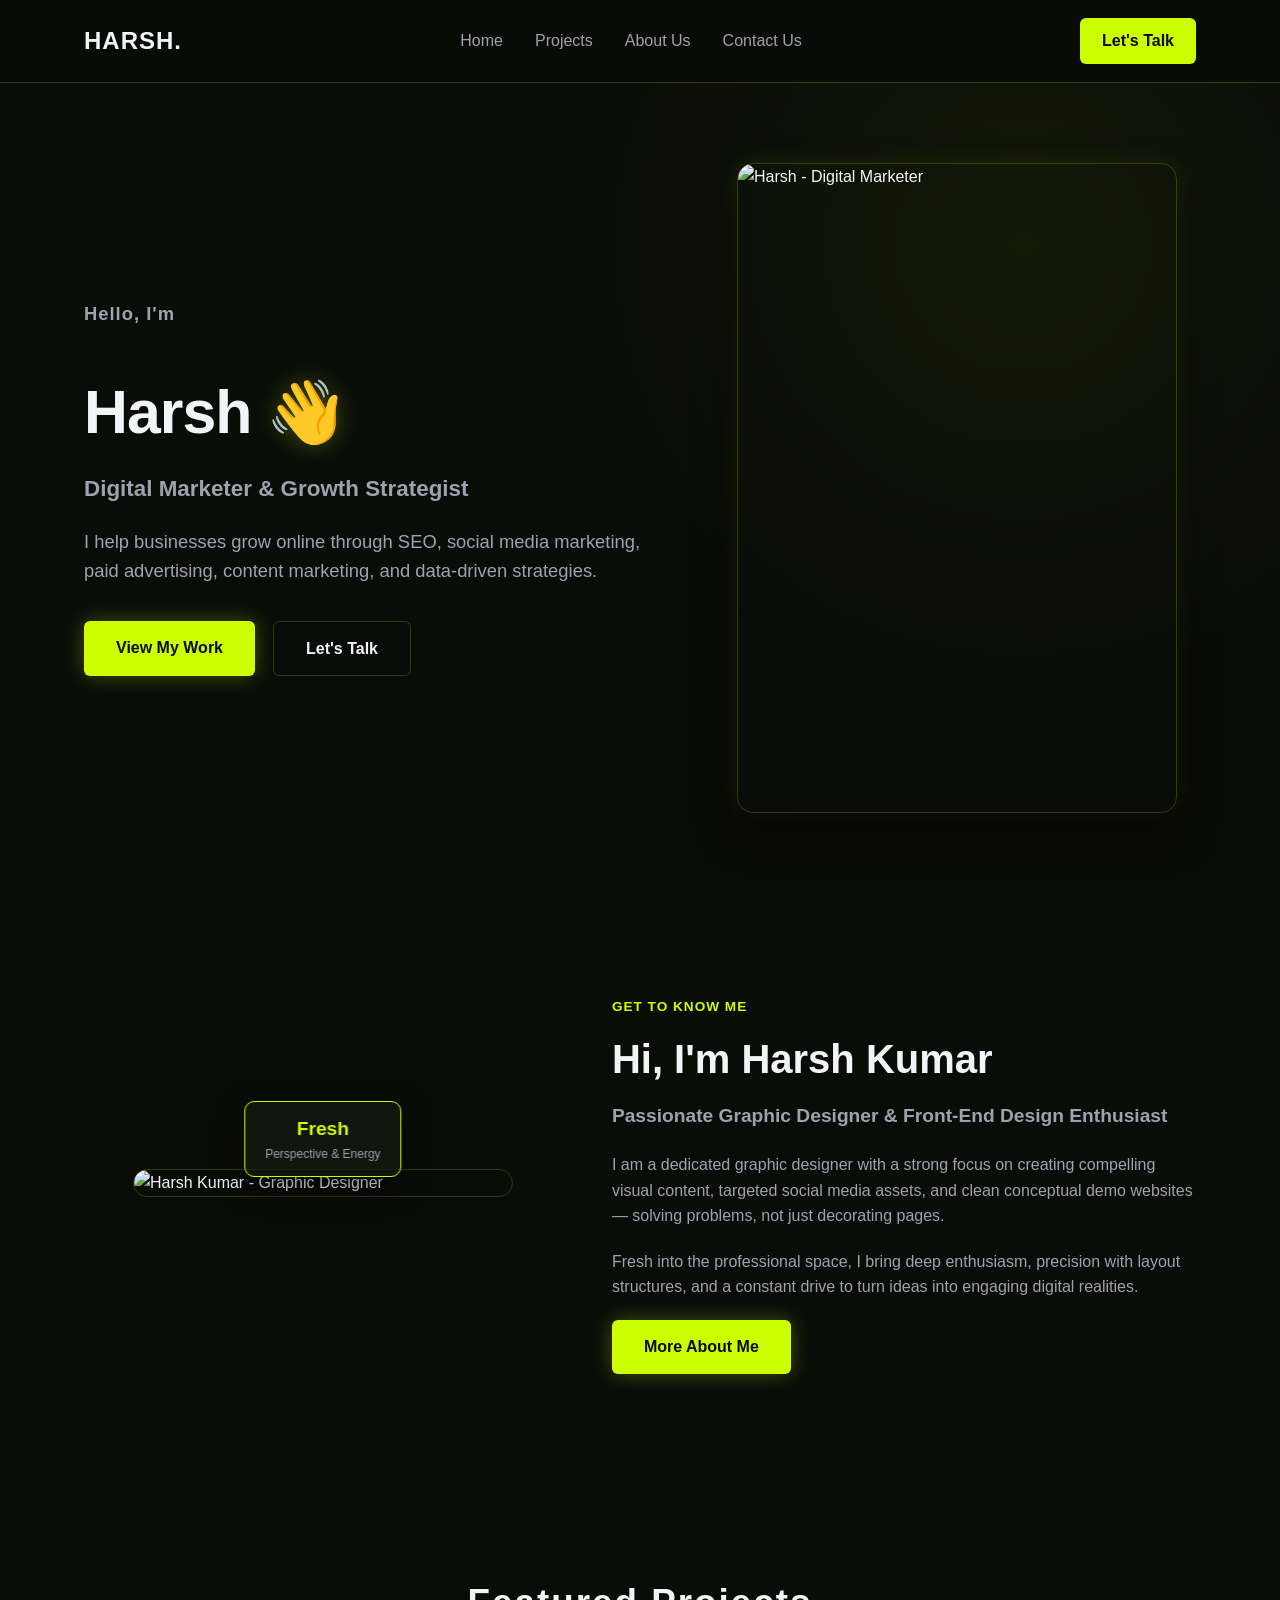
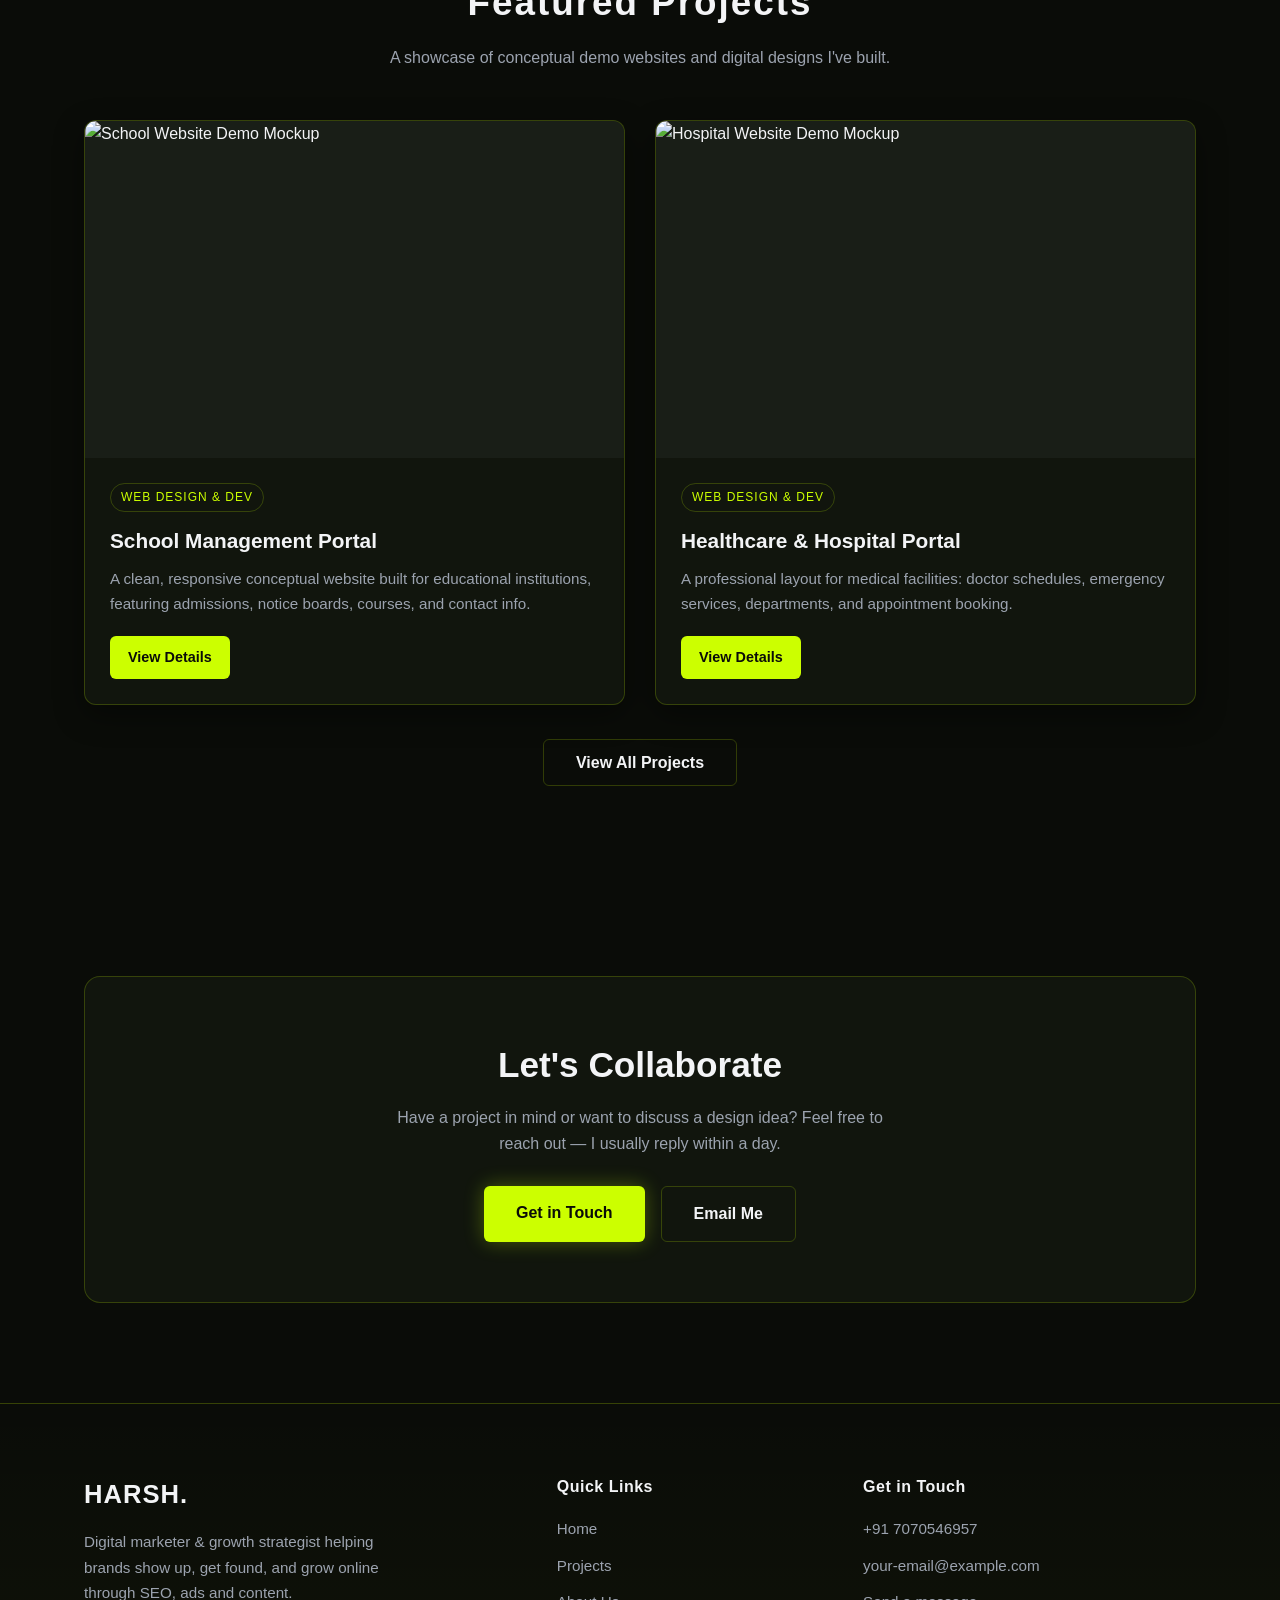
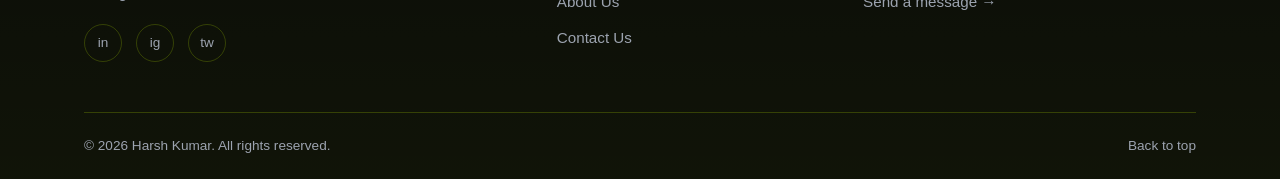
==== index.html @ 4e3a9562 "Add files via upload" ====
<!DOCTYPE html>
<html lang="en">
<head>
    <meta charset="UTF-8" />
    <meta name="viewport" content="width=device-width, initial-scale=1.0" />
    <title>Harsh | Digital Marketer</title>
    <meta name="description" content="Harsh is a digital marketer specializing in SEO, social media marketing, Google Ads and content marketing." />
    <meta name="author" content="Harsh" />
    <meta name="robots" content="index, follow" />
    <link rel="stylesheet" href="style.css" />
</head>
<body>

    <!-- Header Section -->
    <header>
        <nav>
            <div class="logo">
                <a href="Home.html">HARSH.</a>
            </div>
            <ul class="nav-links">
                <li><a href="Home.html">Home</a></li>
                <li><a href="project.html">Projects</a></li>
                <li><a href="About.html">About Us</a></li>
                <li><a href="Contact.html">Contact Us</a></li>
            </ul>
            <a href="Contact.html" class="header-btn">Let's Talk</a>
        </nav>
    </header>

    <!-- Hero Section -->
    <section class="hero-section" id="home">
        <div class="container">
            <div class="hero-grid">
                <div class="hero-content">
                    <p class="hero-greeting">Hello, I'm</p>
                    <h1>Harsh <span>👋</span></h1>
                    <h2>Digital Marketer &amp; Growth Strategist</h2>
                    <p class="hero-description">
                        I help businesses grow online through SEO, social media marketing,
                        paid advertising, content marketing, and data-driven strategies.
                    </p>
                    <div class="hero-buttons">
                        <a href="#projects" class="btn primary-btn">View My Work</a>
                        <a href="#contact" class="btn secondary-btn">Let's Talk</a>
                    </div>
                </div>
                <div class="hero-img-wrapper">
                    <img src="assets/harsh-profile.jpg" alt="Harsh - Digital Marketer" width="500" height="650">
                </div>
            </div>
        </div>
    </section>

    <!-- About Preview Section -->
    <section id="about" class="preview-section about-section">
        <div class="container">
            <div class="about-preview-grid">
                <div class="about-img-wrapper">
                    <img src="assets/harsh-profile.jpg" alt="Harsh Kumar - Graphic Designer">
                    <div class="experience-badge">
                        <span class="badge-number">Fresh</span>
                        <span class="badge-text">Perspective &amp; Energy</span>
                    </div>
                </div>
                <div class="about-content">
                    <span class="section-tag">Get to Know Me</span>
                    <h2>Hi, I'm Harsh Kumar</h2>
                    <h3>Passionate Graphic Designer &amp; Front-End Design Enthusiast</h3>
                    <p>
                        I am a dedicated graphic designer with a strong focus on creating compelling visual content, targeted social media assets, and clean conceptual demo websites — solving problems, not just decorating pages.
                    </p>
                    <p>
                        Fresh into the professional space, I bring deep enthusiasm, precision with layout structures, and a constant drive to turn ideas into engaging digital realities.
                    </p>
                    <div class="about-actions">
                        <a href="About.html" class="btn-primary">More About Me</a>
                    </div>
                </div>
            </div>
        </div>
    </section>

    <!-- Projects Preview Section -->
    <section id="projects" class="preview-section projects-section">
        <div class="container">
            <div class="preview-header">
                <h2>Featured Projects</h2>
                <p>A showcase of conceptual demo websites and digital designs I've built.</p>
            </div>

            <div class="projects-grid">

                <div class="project-card">
                    <div class="project-img-wrapper">
                        <img src="assets/school-website-mockup.jpg" alt="School Website Demo Mockup">
                    </div>
                    <div class="project-content">
                        <span class="project-tag">Web Design &amp; Dev</span>
                        <h3>School Management Portal</h3>
                        <p>A clean, responsive conceptual website built for educational institutions, featuring admissions, notice boards, courses, and contact info.</p>
                        <div class="project-links">
                            <a href="project.html" class="btn-live">View Details</a>
                        </div>
                    </div>
                </div>

                <div class="project-card">
                    <div class="project-img-wrapper">
                        <img src="assets/hospital-website-mockup.jpg" alt="Hospital Website Demo Mockup">
                    </div>
                    <div class="project-content">
                        <span class="project-tag">Web Design &amp; Dev</span>
                        <h3>Healthcare &amp; Hospital Portal</h3>
                        <p>A professional layout for medical facilities: doctor schedules, emergency services, departments, and appointment booking.</p>
                        <div class="project-links">
                            <a href="project.html" class="btn-live">View Details</a>
                        </div>
                    </div>
                </div>

            </div>

            <div class="view-all-wrap">
                <a href="project.html" class="btn-secondary">View All Projects</a>
            </div>
        </div>
    </section>

    <!-- Contact CTA Section -->
    <section id="contact" class="preview-section">
        <div class="container">
            <div class="contact-cta">
                <h2>Let's Collaborate</h2>
                <p>Have a project in mind or want to discuss a design idea? Feel free to reach out — I usually reply within a day.</p>
                <div class="cta-buttons">
                    <a href="Contact.html" class="btn primary-btn">Get in Touch</a>
                    <a href="mailto:your-email@example.com" class="btn secondary-btn">Email Me</a>
                </div>
            </div>
        </div>
    </section>

    <!-- Footer -->
    <footer>
        <div class="container">
            <div class="footer-grid">
                <div class="footer-brand">
                    <div class="logo"><a href="Home.html">HARSH.</a></div>
                    <p>Digital marketer &amp; growth strategist helping brands show up, get found, and grow online through SEO, ads and content.</p>
                    <div class="footer-social">
                        <a href="#" aria-label="LinkedIn">in</a>
                        <a href="#" aria-label="Instagram">ig</a>
                        <a href="#" aria-label="Twitter">tw</a>
                    </div>
                </div>
                <div class="footer-nav">
                    <h4 class="footer-heading">Quick Links</h4>
                    <ul class="footer-links">
                        <li><a href="Home.html">Home</a></li>
                        <li><a href="project.html">Projects</a></li>
                        <li><a href="About.html">About Us</a></li>
                        <li><a href="Contact.html">Contact Us</a></li>
                    </ul>
                </div>
                <div class="footer-contact">
                    <h4 class="footer-heading">Get in Touch</h4>
                    <ul class="footer-links">
                        <li><a href="tel:+917070546957">+91 7070546957</a></li>
                        <li><a href="mailto:your-email@example.com">your-email@example.com</a></li>
                        <li><a href="Contact.html">Send a message &rarr;</a></li>
                    </ul>
                </div>
            </div>
            <div class="footer-bottom">
                <p>&copy; <span id="year"></span> Harsh Kumar. All rights reserved.</p>
                <div class="footer-bottom-links">
                    <a href="#home">Back to top</a>
                </div>
            </div>
        </div>
    </footer>

    <script src="script.js" defer></script>
    <script>document.getElementById('year').textContent = new Date().getFullYear();</script>
</body>
</html>
---- style.css ----
/* --- Global Reset & Theme --- */
* {
    margin: 0;
    padding: 0;
    box-sizing: border-box;
    font-family: 'Space Grotesk', 'Segoe UI', sans-serif;
}

:root {
    --bg-dark: #0a0c08;
    --card-bg: rgba(20, 26, 16, 0.7);
    --neon-green: #ccff00;
    --neon-glow: rgba(204, 255, 0, 0.3);
    --text-main: #f3f4f6;
    --text-muted: #9ca3af;
    --border-color: rgba(204, 255, 0, 0.2);
}

body {
    background-color: var(--bg-dark);
    color: var(--text-main);
    overflow-x: hidden;
    line-height: 1.6;
}

.container {
    width: 90%;
    max-width: 1200px;
    margin: 0 auto;
    padding: 0 20px;
}

a {
    color: inherit;
}

img {
    display: block;
    max-width: 100%;
}

/* --- Smooth Page Load Animations --- */
@keyframes pageLoadFade {
    0% {
        opacity: 0;
        transform: translateY(20px);
    }
    100% {
        opacity: 1;
        transform: translateY(0);
    }
}

section {
    animation: pageLoadFade 1.2s cubic-bezier(0.16, 1, 0.3, 1) forwards;
}

/* --- Header / Navigation (used on every page) --- */
header {
    position: sticky;
    top: 0;
    z-index: 100;
    background: rgba(10, 12, 8, 0.85);
    backdrop-filter: blur(12px);
    border-bottom: 1px solid var(--border-color);
}

header nav {
    width: 90%;
    max-width: 1200px;
    margin: 0 auto;
    display: flex;
    align-items: center;
    justify-content: space-between;
    padding: 18px 20px;
}

.logo a {
    font-size: 1.5rem;
    font-weight: 800;
    text-decoration: none;
    color: var(--text-main);
    letter-spacing: 1px;
}

.logo a::first-letter {
    color: var(--neon-green);
}

.nav-links {
    list-style: none;
    display: flex;
    gap: 32px;
}

.nav-links a {
    text-decoration: none;
    color: var(--text-muted);
    font-weight: 500;
    transition: color 0.3s ease;
    position: relative;
}

.nav-links a:hover,
.nav-links a.active {
    color: var(--neon-green);
}

.header-btn {
    display: inline-block;
    text-decoration: none;
    background-color: var(--neon-green);
    color: var(--bg-dark);
    padding: 10px 22px;
    border-radius: 6px;
    font-weight: 700;
    transition: all 0.3s ease;
}

.header-btn:hover {
    background-color: #b3e000;
    box-shadow: 0 0 20px var(--neon-glow);
    transform: translateY(-2px);
}

.nav-toggle {
    display: none;
}

/* --- Hero Section (Image on the Right) --- */
.hero-section {
    min-height: 90vh;
    display: flex;
    align-items: center;
    padding: 80px 0;
    background: radial-gradient(circle at 80% 20%, rgba(204, 255, 0, 0.05) 0%, transparent 40%);
}

.hero-grid {
    display: grid;
    grid-template-columns: 1.1fr 0.9fr;
    gap: 50px;
    align-items: center;
}

.hero-greeting {
    color: var(--neon-green);
    font-weight: 600;
    letter-spacing: 1px;
    margin-bottom: 10px;
}

.hero-content h1 {
    font-size: 3.8rem;
    font-weight: 800;
    letter-spacing: -1px;
    margin-bottom: 10px;
}

.hero-content h1 span {
    color: var(--neon-green);
    text-shadow: 0 0 25px var(--neon-glow);
}

.hero-content h2 {
    font-size: 1.4rem;
    color: var(--text-muted);
    font-weight: 600;
    margin-bottom: 20px;
}

.hero-content p {
    font-size: 1.15rem;
    color: var(--text-muted);
    margin-bottom: 35px;
}

.hero-buttons {
    display: flex;
    gap: 18px;
    flex-wrap: wrap;
}

.btn {
    display: inline-block;
    text-decoration: none;
    padding: 14px 32px;
    border-radius: 6px;
    font-weight: 700;
    transition: all 0.3s ease;
}

.primary-btn {
    background-color: var(--neon-green);
    color: var(--bg-dark);
    box-shadow: 0 0 20px var(--neon-glow);
}

.primary-btn:hover {
    background-color: #b3e000;
    box-shadow: 0 0 30px var(--neon-green);
    transform: translateY(-2px);
}

.secondary-btn {
    background: transparent;
    color: var(--text-main);
    border: 1px solid var(--border-color);
}

.secondary-btn:hover {
    border-color: var(--neon-green);
    color: var(--neon-green);
    transform: translateY(-2px);
}

.hero-img-wrapper {
    display: flex;
    justify-content: center;
    position: relative;
}

.hero-img-wrapper img {
    width: 100%;
    max-width: 440px;
    border-radius: 16px;
    border: 1px solid var(--border-color);
    box-shadow: 0 20px 40px rgba(0, 0, 0, 0.6), 0 0 20px rgba(204, 255, 0, 0.1);
    transition: transform 0.4s ease;
}

.hero-img-wrapper img:hover {
    transform: translateY(-8px);
    box-shadow: 0 30px 60px rgba(0, 0, 0, 0.8), 0 0 30px var(--neon-glow);
}

/* --- Page Header (used on inner pages: Projects / About / Contact) --- */
.page-header {
    padding: 60px 0 20px;
    text-align: center;
}

/* --- Spatial Floating Projects Section --- */
.spatial-section {
    padding: 100px 0;
    position: relative;
}

.spatial-header,
.projects-section > .container > h2,
.section-subtitle {
    text-align: center;
}

.projects-section {
    padding: 100px 0;
}

.projects-section h2,
.spatial-header h2 {
    font-size: 2.5rem;
    letter-spacing: 2px;
    color: var(--neon-green);
    margin-bottom: 10px;
    text-align: center;
}

.section-subtitle,
.spatial-header p {
    color: var(--text-muted);
    text-align: center;
    max-width: 600px;
    margin: 0 auto 50px;
}

.spatial-container {
    display: flex;
    flex-direction: column;
    gap: 30px;
    max-width: 800px;
    margin: 0 auto;
}

.spatial-card {
    background: var(--card-bg);
    border: 1px solid var(--border-color);
    backdrop-filter: blur(12px);
    padding: 30px;
    border-radius: 12px;
    display: flex;
    justify-content: space-between;
    align-items: center;
    transition: all 0.3s cubic-bezier(0.16, 1, 0.3, 1);
    box-shadow: 0 10px 30px rgba(0, 0, 0, 0.4);
}

.spatial-card:nth-child(odd) {
    transform: translateX(-30px);
}

.spatial-card:nth-child(even) {
    transform: translateX(30px);
}

.spatial-card:hover {
    transform: translateX(0) scale(1.02);
    border-color: var(--neon-green);
    box-shadow: 0 15px 40px rgba(204, 255, 0, 0.15);
}

.spatial-number {
    font-size: 2.5rem;
    font-weight: 900;
    color: var(--neon-green);
    opacity: 0.8;
}

.spatial-info h3 {
    font-size: 1.4rem;
    margin-bottom: 5px;
    color: var(--text-main);
}

.spatial-info p {
    color: var(--text-muted);
    font-size: 0.95rem;
}

/* --- Projects Grid (project.html) --- */
.projects-grid {
    display: grid;
    grid-template-columns: repeat(auto-fit, minmax(320px, 1fr));
    gap: 30px;
}

.project-card {
    background: var(--card-bg);
    border: 1px solid var(--border-color);
    border-radius: 12px;
    overflow: hidden;
    backdrop-filter: blur(12px);
    box-shadow: 0 10px 30px rgba(0, 0, 0, 0.4);
    transition: all 0.3s cubic-bezier(0.16, 1, 0.3, 1);
}

.project-card:hover {
    transform: translateY(-6px);
    border-color: var(--neon-green);
    box-shadow: 0 15px 40px rgba(204, 255, 0, 0.15);
}

.project-img-wrapper {
    width: 100%;
    aspect-ratio: 16 / 10;
    overflow: hidden;
    background: rgba(255, 255, 255, 0.04);
}

.project-img-wrapper img {
    width: 100%;
    height: 100%;
    object-fit: cover;
}

.project-content {
    padding: 25px;
}

.project-tag {
    display: inline-block;
    font-size: 0.75rem;
    text-transform: uppercase;
    letter-spacing: 1px;
    color: var(--neon-green);
    border: 1px solid var(--border-color);
    padding: 4px 10px;
    border-radius: 20px;
    margin-bottom: 12px;
}

.project-content h3 {
    font-size: 1.3rem;
    margin-bottom: 10px;
}

.project-content p {
    color: var(--text-muted);
    font-size: 0.95rem;
    margin-bottom: 20px;
}

.project-links {
    display: flex;
    gap: 14px;
}

.btn-live,
.btn-code {
    text-decoration: none;
    padding: 10px 18px;
    border-radius: 6px;
    font-weight: 700;
    font-size: 0.9rem;
    transition: all 0.3s ease;
}

.btn-live {
    background-color: var(--neon-green);
    color: var(--bg-dark);
}

.btn-live:hover {
    background-color: #b3e000;
    box-shadow: 0 0 15px var(--neon-glow);
}

.btn-code {
    border: 1px solid var(--border-color);
    color: var(--text-main);
}

.btn-code:hover {
    border-color: var(--neon-green);
    color: var(--neon-green);
}

/* --- About Section Styling --- */
.about-section {
    padding: 100px 0;
}

.about-grid {
    display: grid;
    grid-template-columns: 1fr 1.2fr;
    gap: 50px;
    align-items: center;
}

.about-img-wrapper {
    position: relative;
    display: flex;
    justify-content: center;
}

.about-img-wrapper img {
    width: 100%;
    max-width: 400px;
    border-radius: 16px;
    border: 1px solid var(--border-color);
}

.experience-badge {
    position: absolute;
    bottom: 20px;
    left: 50%;
    transform: translateX(-50%);
    background: var(--card-bg);
    border: 1px solid var(--neon-green);
    backdrop-filter: blur(12px);
    padding: 12px 20px;
    border-radius: 10px;
    text-align: center;
    box-shadow: 0 10px 30px rgba(0, 0, 0, 0.5);
}

.badge-number {
    display: block;
    font-size: 1.2rem;
    font-weight: 800;
    color: var(--neon-green);
}

.badge-text {
    display: block;
    font-size: 0.75rem;
    color: var(--text-muted);
}

.section-tag {
    display: inline-block;
    color: var(--neon-green);
    font-weight: 600;
    letter-spacing: 1px;
    text-transform: uppercase;
    font-size: 0.85rem;
    margin-bottom: 10px;
}

.about-content h2 {
    font-size: 2.5rem;
    margin-bottom: 10px;
    color: var(--text-main);
}

.about-content h3 {
    font-size: 1.2rem;
    color: var(--text-muted);
    font-weight: 600;
    margin-bottom: 20px;
}

.about-content p {
    color: var(--text-muted);
    margin-bottom: 20px;
}

.about-skills-list {
    display: grid;
    grid-template-columns: 1fr 1fr;
    gap: 20px;
    margin: 25px 0;
}

.skill-category {
    background: var(--card-bg);
    border: 1px solid var(--border-color);
    padding: 20px;
    border-radius: 10px;
}

.skill-category h4 {
    color: var(--neon-green);
    margin-bottom: 8px;
    font-size: 1rem;
}

.skill-category p {
    font-size: 0.9rem;
    margin-bottom: 0;
}

.about-actions {
    display: flex;
    gap: 16px;
    flex-wrap: wrap;
    margin-top: 10px;
}

.btn-primary {
    text-decoration: none;
    background-color: var(--neon-green);
    color: var(--bg-dark);
    padding: 14px 32px;
    border-radius: 6px;
    font-weight: 700;
    box-shadow: 0 0 20px var(--neon-glow);
    transition: all 0.3s ease;
}

.btn-primary:hover {
    background-color: #b3e000;
    box-shadow: 0 0 30px var(--neon-green);
    transform: translateY(-2px);
}

.btn-secondary {
    text-decoration: none;
    background: transparent;
    color: var(--text-main);
    border: 1px solid var(--border-color);
    padding: 14px 32px;
    border-radius: 6px;
    font-weight: 700;
    transition: all 0.3s ease;
}

.btn-secondary:hover {
    border-color: var(--neon-green);
    color: var(--neon-green);
    transform: translateY(-2px);
}

/* --- Contact Section Styling --- */
.contact-section {
    padding: 100px 0;
}

.contact-header {
    text-align: center;
    margin-bottom: 50px;
}

.contact-header h2 {
    font-size: 2.5rem;
    color: var(--neon-green);
    margin-bottom: 10px;
}

.contact-header p {
    color: var(--text-muted);
}

.contact-grid {
    display: grid;
    grid-template-columns: 1fr 1.2fr;
    gap: 50px;
    background: var(--card-bg);
    border: 1px solid var(--border-color);
    padding: 50px;
    border-radius: 16px;
    backdrop-filter: blur(12px);
}

.contact-info h3 {
    font-size: 1.5rem;
    margin-bottom: 15px;
}

.contact-info p {
    color: var(--text-muted);
    margin-bottom: 25px;
}

.contact-details-list {
    list-style: none;
}

.contact-details-list li {
    margin-bottom: 15px;
    color: var(--text-muted);
}

.contact-details-list li strong {
    color: var(--text-main);
    margin-right: 6px;
}

.contact-details-list li a {
    text-decoration: none;
    color: var(--text-muted);
    transition: color 0.3s ease;
}

.contact-details-list li a:hover {
    color: var(--neon-green);
}

.contact-form .form-group {
    margin-bottom: 20px;
}

.contact-form label {
    display: block;
    margin-bottom: 8px;
    color: var(--text-muted);
    font-size: 0.9rem;
}

.contact-form input,
.contact-form textarea {
    width: 100%;
    padding: 12px 16px;
    background: rgba(10, 12, 8, 0.8);
    border: 1px solid var(--border-color);
    border-radius: 6px;
    color: var(--text-main);
    font-size: 1rem;
    outline: none;
    transition: border-color 0.3s ease;
}

.contact-form input:focus,
.contact-form textarea:focus {
    border-color: var(--neon-green);
    box-shadow: 0 0 10px var(--neon-glow);
}

.btn-submit {
    display: inline-block;
    background-color: var(--neon-green);
    color: var(--bg-dark);
    padding: 14px 32px;
    border-radius: 6px;
    font-weight: 700;
    border: none;
    cursor: pointer;
    box-shadow: 0 0 20px var(--neon-glow);
    transition: all 0.3s ease;
}

.btn-submit:hover {
    background-color: #b3e000;
    box-shadow: 0 0 30px var(--neon-green);
    transform: translateY(-2px);
}

/* --- Buttons & Utilities --- */
.btn-neon {
    display: inline-block;
    background-color: var(--neon-green);
    color: var(--bg-dark);
    padding: 14px 32px;
    border-radius: 6px;
    font-weight: 700;
    text-decoration: none;
    border: none;
    cursor: pointer;
    box-shadow: 0 0 20px var(--neon-glow);
    transition: all 0.3s ease;
}

.btn-neon:hover {
    background-color: #b3e000;
    box-shadow: 0 0 30px var(--neon-green);
    transform: translateY(-2px);
}

/* --- Home Page Preview Sections (About / Projects / Contact CTA) --- */
.preview-section {
    padding: 100px 0;
}

.preview-header {
    text-align: center;
    max-width: 620px;
    margin: 0 auto 50px;
}

.preview-header .section-tag {
    display: block;
    margin-bottom: 10px;
}

.preview-header h2 {
    font-size: 2.3rem;
    color: var(--text-main);
    margin-bottom: 12px;
}

.preview-header p {
    color: var(--text-muted);
}

.about-preview-grid {
    display: grid;
    grid-template-columns: 0.9fr 1.1fr;
    gap: 50px;
    align-items: center;
}

.about-preview-grid .about-img-wrapper img {
    max-width: 380px;
}

.view-all-wrap {
    text-align: center;
    margin-top: 45px;
}

.contact-cta {
    background: var(--card-bg);
    border: 1px solid var(--border-color);
    backdrop-filter: blur(12px);
    border-radius: 16px;
    padding: 60px;
    text-align: center;
}

.contact-cta h2 {
    font-size: 2.2rem;
    margin-bottom: 12px;
}

.contact-cta p {
    color: var(--text-muted);
    max-width: 500px;
    margin: 0 auto 30px;
}

.contact-cta .cta-buttons {
    display: flex;
    gap: 16px;
    justify-content: center;
    flex-wrap: wrap;
}

/* --- Footer --- */
footer {
    border-top: 1px solid var(--border-color);
    background: linear-gradient(180deg, transparent 0%, rgba(204, 255, 0, 0.03) 100%);
    padding: 70px 0 0;
    color: var(--text-muted);
    font-size: 0.95rem;
}

footer a {
    color: var(--text-muted);
    text-decoration: none;
    transition: color 0.3s ease;
}

footer a:hover {
    color: var(--neon-green);
}

.footer-grid {
    display: grid;
    grid-template-columns: 1.3fr 0.8fr 1fr;
    gap: 40px;
    padding-bottom: 50px;
}

.footer-brand .logo a {
    font-size: 1.6rem;
}

.footer-brand p {
    margin-top: 14px;
    max-width: 320px;
    line-height: 1.7;
}

.footer-heading {
    color: var(--text-main);
    font-size: 1rem;
    font-weight: 700;
    letter-spacing: 0.5px;
    margin-bottom: 18px;
}

.footer-links {
    list-style: none;
    display: flex;
    flex-direction: column;
    gap: 12px;
}

.footer-social {
    display: flex;
    gap: 14px;
    margin-top: 18px;
}

.footer-social a {
    width: 38px;
    height: 38px;
    border: 1px solid var(--border-color);
    border-radius: 50%;
    display: flex;
    align-items: center;
    justify-content: center;
    font-size: 0.85rem;
    transition: all 0.3s ease;
}

.footer-social a:hover {
    border-color: var(--neon-green);
    box-shadow: 0 0 15px var(--neon-glow);
    transform: translateY(-3px);
}

.footer-bottom {
    border-top: 1px solid var(--border-color);
    padding: 22px 0;
    display: flex;
    justify-content: space-between;
    align-items: center;
    flex-wrap: wrap;
    gap: 10px;
    font-size: 0.85rem;
}

.footer-bottom-links {
    display: flex;
    gap: 20px;
}

@media (max-width: 900px) {
    .footer-grid {
        grid-template-columns: 1fr;
        text-align: center;
    }
    .footer-social {
        justify-content: center;
    }
    .footer-bottom {
        justify-content: center;
        text-align: center;
    }
    .about-preview-grid {
        grid-template-columns: 1fr;
    }
    .contact-cta {
        padding: 35px 20px;
    }
}

/* --- Responsive Adjustments --- */
@media (max-width: 900px) {
    .hero-grid, .about-grid, .contact-grid {
        grid-template-columns: 1fr;
        text-align: center;
    }
    .hero-img-wrapper, .about-img-wrapper {
        margin-top: 20px;
        display: flex;
        justify-content: center;
    }
    .hero-buttons {
        justify-content: center;
    }
    .spatial-card:nth-child(odd),
    .spatial-card:nth-child(even) {
        transform: translateX(0);
    }
    .contact-grid {
        padding: 25px;
    }
    .about-skills-list {
        grid-template-columns: 1fr;
    }
}

@media (max-width: 700px) {
    header nav {
        flex-wrap: wrap;
        gap: 14px;
    }
    .nav-links {
        gap: 18px;
        flex-wrap: wrap;
        justify-content: center;
        order: 3;
        width: 100%;
    }
    .hero-content h1 {
        font-size: 2.6rem;
    }
}
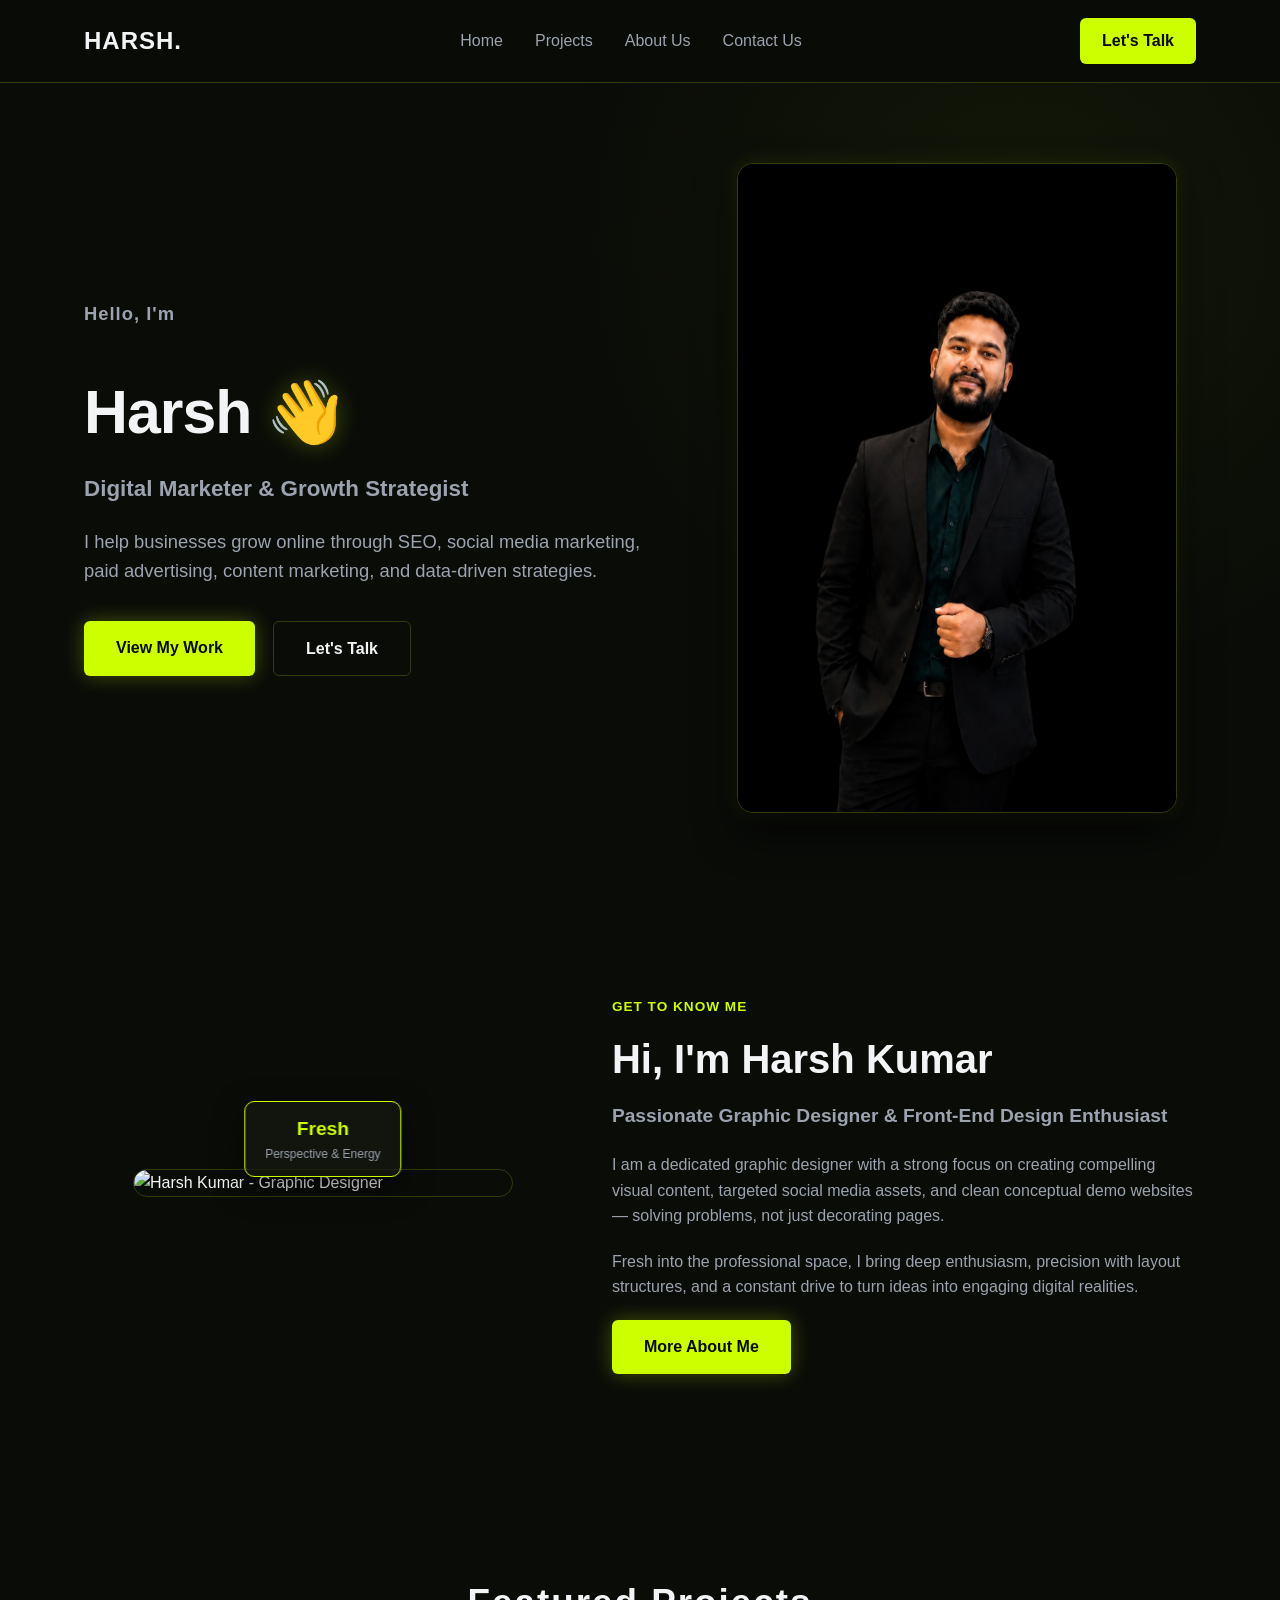
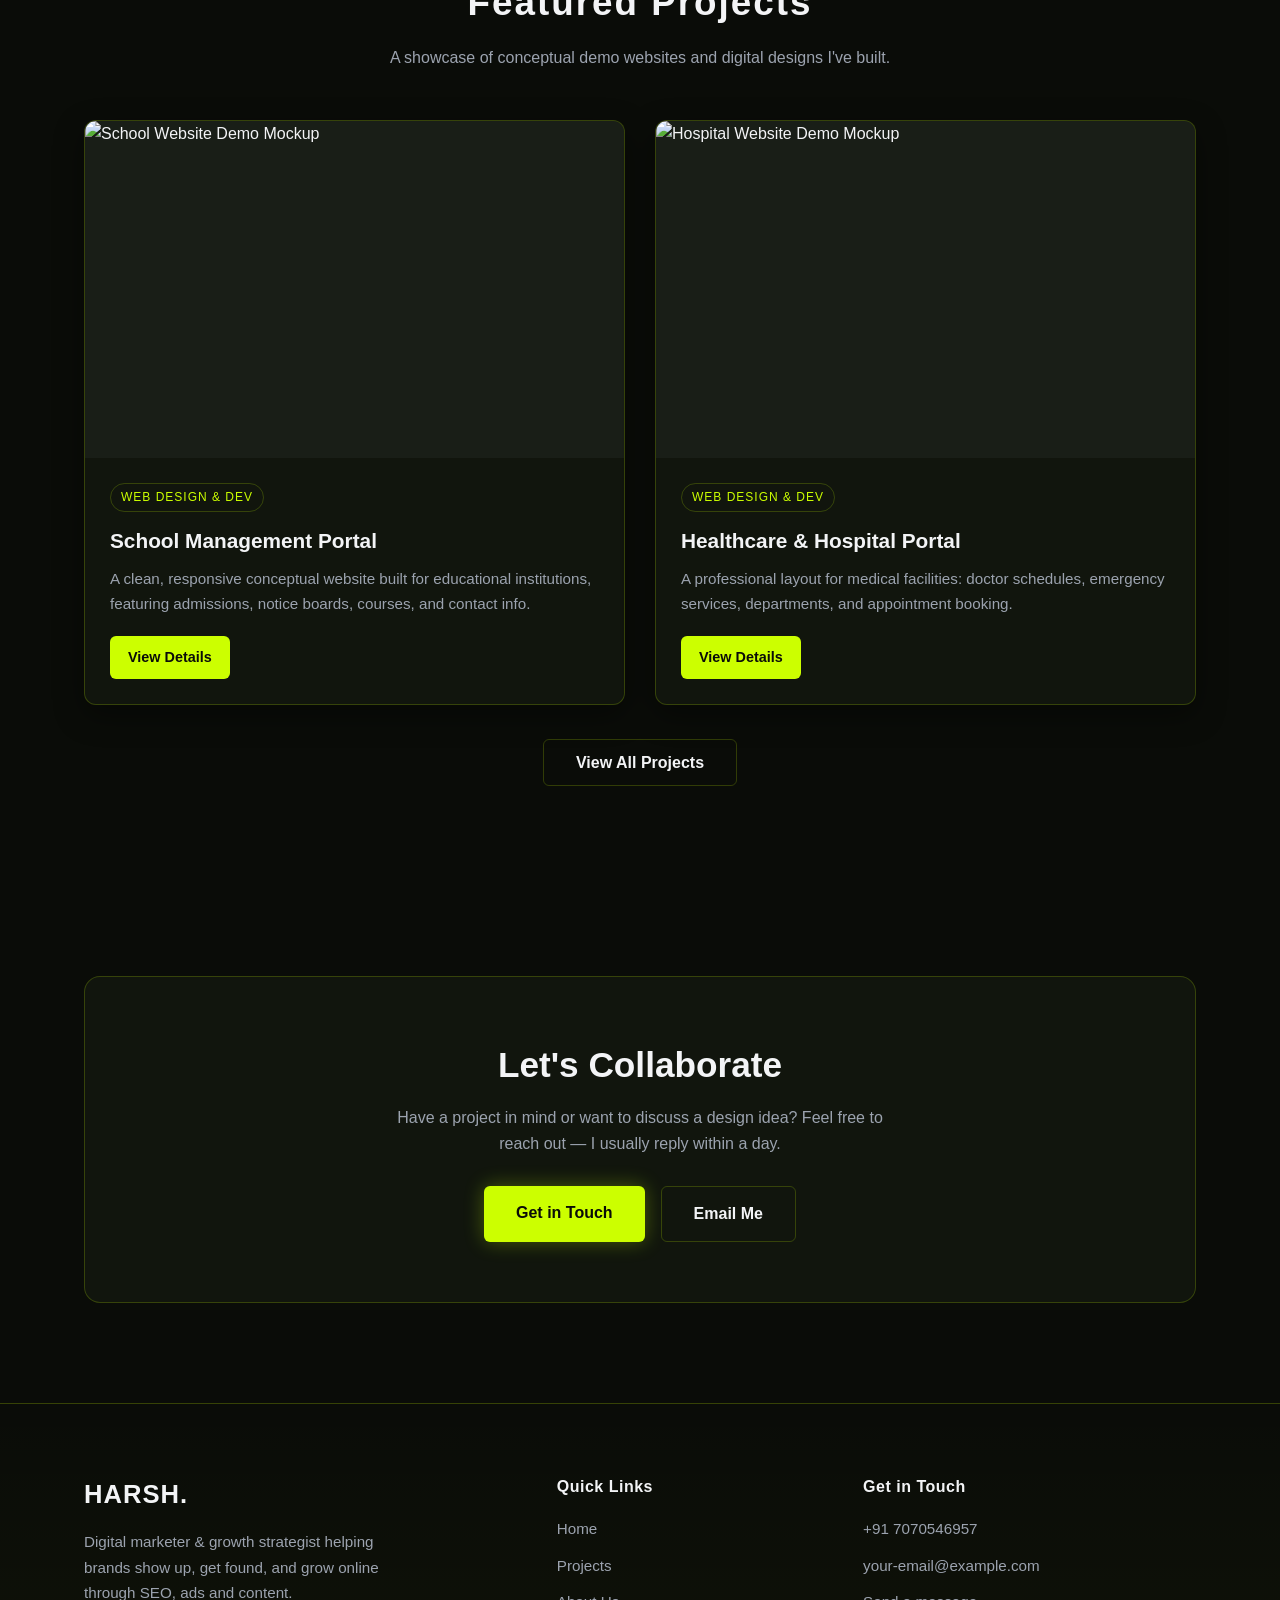
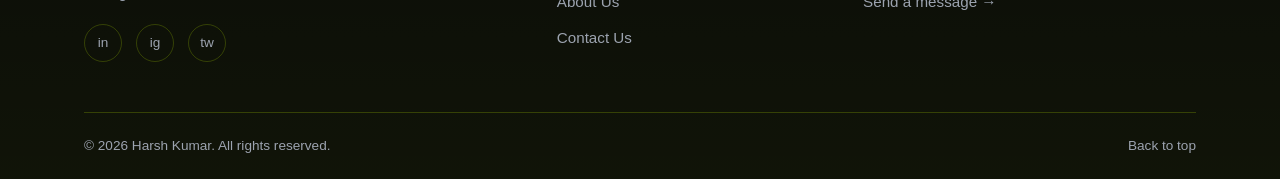
==== commit 61076ba7: "Update image source path in index.html" ====
--- a/index.html
+++ b/index.html
@@ -45,7 +45,7 @@
                     </div>
                 </div>
                 <div class="hero-img-wrapper">
-                    <img src="assets/harsh-profile.jpg" alt="Harsh - Digital Marketer" width="500" height="650">
+                    <img src="harsh-profile.jpg" alt="Harsh - Digital Marketer" width="500" height="650">
                 </div>
             </div>
         </div>
